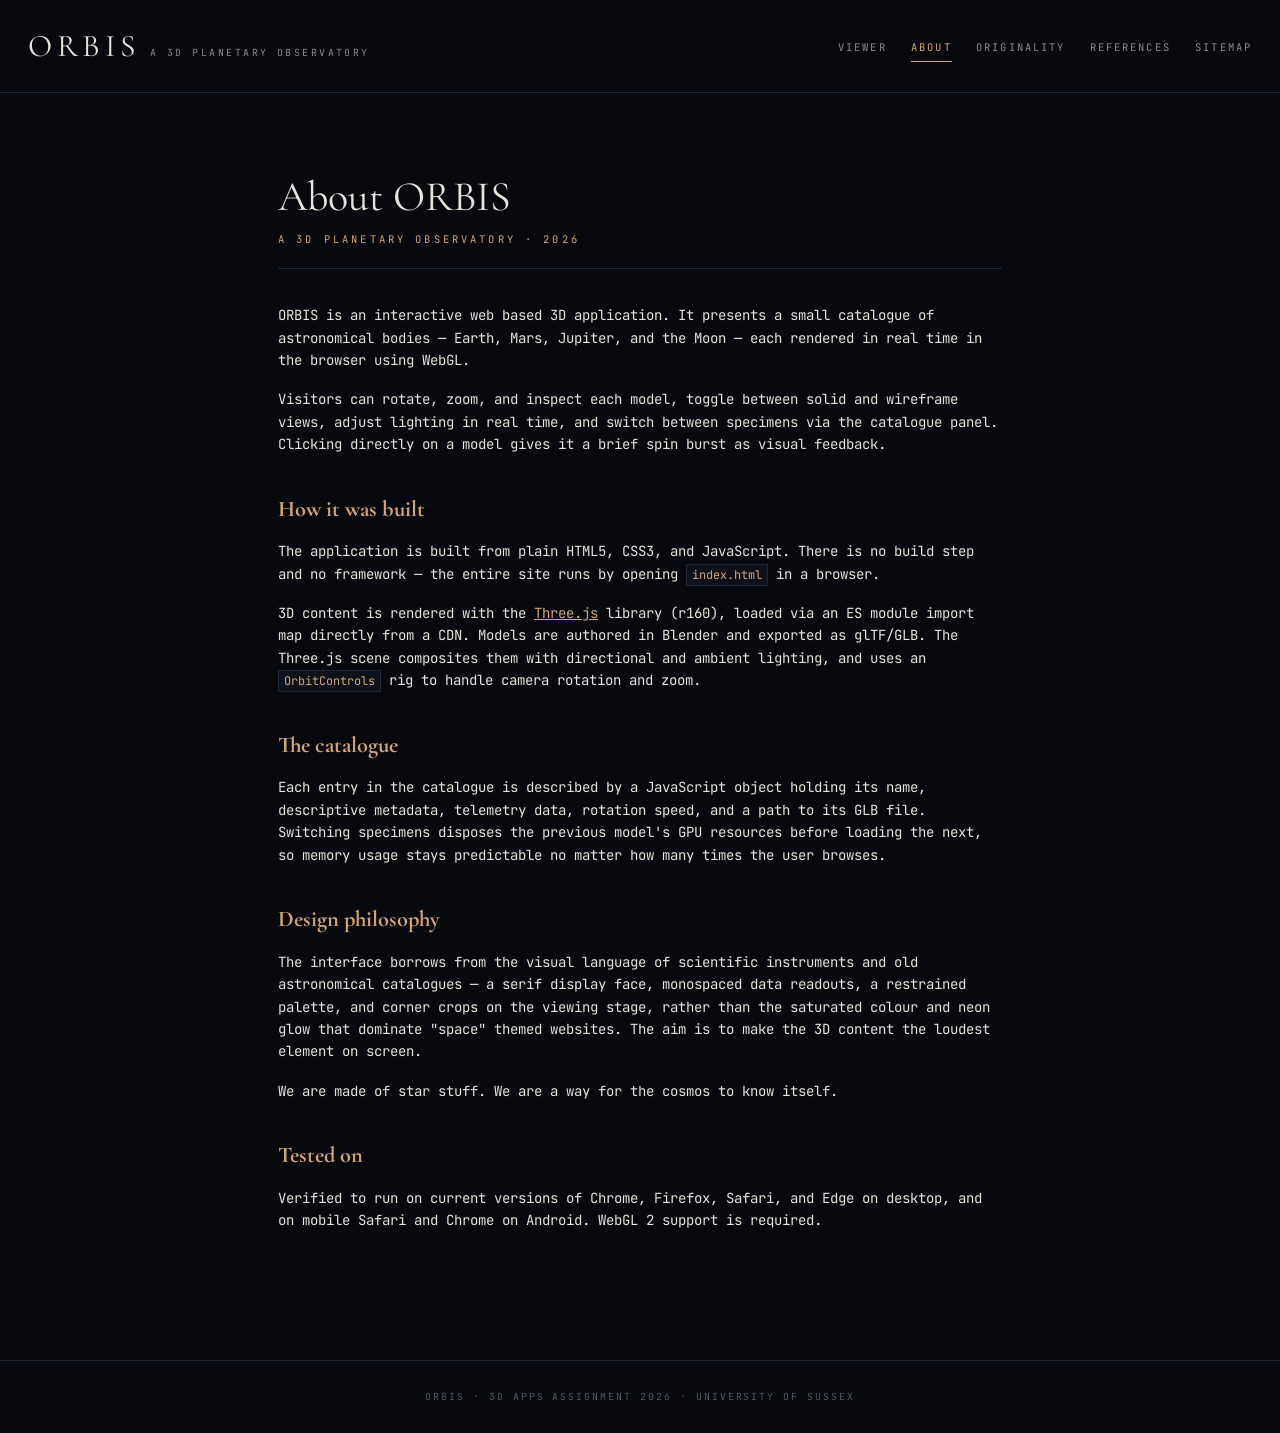
==== about.html @ 9f27ef45 "Initial submission — ORBIS 3D app" ====
<!DOCTYPE html>
<html lang="en">
<head>
  <meta charset="UTF-8" />
  <meta name="viewport" content="width=device-width, initial-scale=1.0" />
  <title>About — ORBIS</title>
  <link rel="stylesheet" href="css/style.css" />
</head>
<body>

  <header>
    <div class="logo">
      <span class="logo-mark">ORBIS</span>
      <span class="logo-strap">A 3D Planetary Observatory</span>
    </div>
    <nav>
      <ul>
        <li><a href="index.html">Viewer</a></li>
        <li><a href="about.html" class="active">About</a></li>
        <li><a href="originality.html">Originality</a></li>
        <li><a href="references.html">References</a></li>
        <li><a href="sitemap.html">Sitemap</a></li>
      </ul>
    </nav>
  </header>

  <main>
    <article class="content-page">
      <h1>About ORBIS</h1>
      <p class="subtitle">A 3D Planetary Observatory · 2026</p>

      <p>
        ORBIS is an interactive web based 3D application. It presents a small catalogue of
        astronomical bodies — Earth, Mars, Jupiter, and the Moon — each
        rendered in real time in the browser using WebGL.
      </p>

      <p>
        Visitors can rotate, zoom, and inspect each model, toggle between solid
        and wireframe views, adjust lighting in real time, and switch between
        specimens via the catalogue panel. Clicking directly on a model gives
        it a brief spin burst as visual feedback.
      </p>

      <h2>How it was built</h2>
      <p>
        The application is built from plain HTML5, CSS3, and JavaScript. There
        is no build step and no framework — the entire site runs by opening
        <code>index.html</code> in a browser.
      </p>

      <p>3D content is rendered with the <a href="https://threejs.org/">Three.js</a>
        library (r160), loaded via an ES module import map directly from a CDN.
        Models are authored in Blender and exported as glTF/GLB. The Three.js
        scene composites them with directional and ambient lighting, and uses
        an <code>OrbitControls</code> rig to handle camera rotation and zoom.
      </p>

      <h2>The catalogue</h2>
      <p>
        Each entry in the catalogue is described by a JavaScript object holding
        its name, descriptive metadata, telemetry data, rotation speed, and a
        path to its GLB file. Switching specimens disposes the previous model's
        GPU resources before loading the next, so memory usage stays predictable
        no matter how many times the user browses.
      </p>

      <h2>Design philosophy</h2>
      <p>
        The interface borrows from the visual language of scientific instruments
        and old astronomical catalogues — a serif display face, monospaced data
        readouts, a restrained palette, and corner crops on the viewing stage,
        rather than the saturated colour and neon glow that dominate "space"
        themed websites. The aim is to make the 3D content the loudest element
        on screen.
      </p>

      <blockquote>
        We are made of star stuff. We are a way for the cosmos to know itself.
      </blockquote>

      <h2>Tested on</h2>
      <p>
        Verified to run on current versions of Chrome, Firefox, Safari, and
        Edge on desktop, and on mobile Safari and Chrome on Android. WebGL 2
        support is required.
      </p>
    </article>
  </main>

  <footer>
    ORBIS · 3D APPS ASSIGNMENT 2026 · UNIVERSITY OF SUSSEX
  </footer>

</body>
</html>
---- css/style.css ----
/* ORBIS stylesheet */

@import url('https://fonts.googleapis.com/css2?family=Cormorant+Garamond:wght@400;500&family=JetBrains+Mono:wght@400;500&display=swap');

:root {
  --bg-deep: #07090f;
  --bg-panel: #0d111a;
  --bg-panel-2: #131826;
  --border: #1f2535;
  --text-primary: #e8e4dc;
  --text-secondary: #8b8a85;
  --text-dim: #555761;
  --accent: #d4a574;
  --accent-dim: #8a6d4c;
  --font-display: 'Cormorant Garamond', serif;
  --font-mono: 'JetBrains Mono', monospace;
}

* { box-sizing: border-box; margin: 0; padding: 0; }

html, body {
  height: 100%;
  background: var(--bg-deep);
  color: var(--text-primary);
  font-family: var(--font-mono);
  font-size: 14px;
  line-height: 1.6;
}

/* faint starfield background */
body::before {
  content: '';
  position: fixed;
  inset: 0;
  background:
    radial-gradient(1px 1px at 20% 30%, rgba(255,255,255,0.6), transparent 50%),
    radial-gradient(1px 1px at 80% 70%, rgba(255,255,255,0.4), transparent 50%),
    radial-gradient(1px 1px at 40% 80%, rgba(255,255,255,0.5), transparent 50%),
    radial-gradient(1px 1px at 60% 15%, rgba(255,255,255,0.3), transparent 50%),
    radial-gradient(1px 1px at 90% 40%, rgba(255,255,255,0.5), transparent 50%);
  pointer-events: none;
  z-index: 0;
  opacity: 0.5;
}

/* ---------- header ---------- */

header {
  position: relative;
  z-index: 10;
  padding: 1.5rem 2rem;
  border-bottom: 1px solid var(--border);
  display: flex;
  align-items: center;
  justify-content: space-between;
  flex-wrap: wrap;
  gap: 1rem;
}

.logo {
  display: flex;
  align-items: baseline;
  gap: 0.75rem;
}

.logo-mark {
  font-family: var(--font-display);
  font-size: 2.25rem;
  letter-spacing: 0.15em;
  color: var(--text-primary);
}

.logo-strap {
  font-size: 0.7rem;
  letter-spacing: 0.25em;
  text-transform: uppercase;
  color: var(--text-secondary);
}

nav ul {
  display: flex;
  gap: 1.75rem;
  list-style: none;
}

nav a {
  font-size: 0.75rem;
  letter-spacing: 0.2em;
  text-transform: uppercase;
  color: var(--text-secondary);
  text-decoration: none;
  padding: 0.5rem 0;
  border-bottom: 1px solid transparent;
}

nav a:hover,
nav a.active {
  color: var(--accent);
  border-bottom-color: var(--accent);
}

/* ---------- main layout ---------- */

main {
  position: relative;
  z-index: 1;
  padding: 2rem;
  max-width: 1600px;
  margin: 0 auto;
}

.app-grid {
  display: grid;
  grid-template-columns: 280px 1fr 280px;
  gap: 1.5rem;
  min-height: calc(100vh - 180px);
}

@media (max-width: 1100px) {
  .app-grid { grid-template-columns: 1fr; }
}

.panel {
  background: var(--bg-panel);
  border: 1px solid var(--border);
  padding: 1.5rem;
}

.panel-title {
  font-size: 0.7rem;
  letter-spacing: 0.3em;
  text-transform: uppercase;
  color: var(--text-secondary);
  margin-bottom: 1.25rem;
  padding-bottom: 0.75rem;
  border-bottom: 1px solid var(--border);
}

/* ---------- 3D stage ---------- */

.stage {
  position: relative;
  background: var(--bg-panel);
  border: 1px solid var(--border);
  overflow: hidden;
  min-height: 600px;
}

#canvas-container {
  position: absolute;
  inset: 0;
}

#canvas-container canvas {
  display: block;
  width: 100% !important;
  height: 100% !important;
}

.stage-info {
  position: absolute;
  top: 1rem;
  left: 1rem;
  z-index: 4;
  pointer-events: none;
}

.stage-info .object-name {
  font-family: var(--font-display);
  font-size: 2rem;
  letter-spacing: 0.05em;
}

.stage-info .object-meta {
  font-size: 0.7rem;
  letter-spacing: 0.2em;
  text-transform: uppercase;
  color: var(--accent);
  margin-top: 0.25rem;
}

/* ---------- gallery (left panel) ---------- */

.gallery {
  display: flex;
  flex-direction: column;
  gap: 0.75rem;
}

.gallery-item {
  display: flex;
  align-items: center;
  gap: 1rem;
  padding: 0.85rem;
  background: var(--bg-panel-2);
  border: 1px solid var(--border);
  cursor: pointer;
  text-align: left;
  width: 100%;
  font-family: inherit;
  color: var(--text-primary);
}

.gallery-item:hover {
  border-color: var(--accent-dim);
}

.gallery-item.active {
  border-color: var(--accent);
}

.gallery-thumb {
  width: 36px;
  height: 36px;
  border-radius: 50%;
  flex-shrink: 0;
  background: #444;
}

/* per-planet thumbnail colours */
.gallery-thumb.earth   { background: #3a6a9a; }
.gallery-thumb.mars    { background: #b45a32; }
.gallery-thumb.jupiter { background: #c9a374; }
.gallery-thumb.moon    { background: #a8a49d; }

.gallery-label .name {
  font-family: var(--font-display);
  font-size: 1.15rem;
  display: block;
  line-height: 1.1;
}

.gallery-label .id {
  font-size: 0.65rem;
  letter-spacing: 0.2em;
  color: var(--text-dim);
  text-transform: uppercase;
}

/* ---------- controls (right panel) ---------- */

.controls-section {
  margin-bottom: 1.5rem;
}

.section-label {
  font-size: 0.65rem;
  letter-spacing: 0.25em;
  text-transform: uppercase;
  color: var(--text-dim);
  margin-bottom: 0.65rem;
}

.btn {
  display: block;
  width: 100%;
  padding: 0.7rem 1rem;
  background: transparent;
  border: 1px solid var(--border);
  color: var(--text-primary);
  font-family: var(--font-mono);
  font-size: 0.7rem;
  letter-spacing: 0.2em;
  text-transform: uppercase;
  cursor: pointer;
  text-align: left;
  margin-bottom: 0.5rem;
}

.btn:hover {
  border-color: var(--accent-dim);
  color: var(--accent);
}

.btn.active {
  border-color: var(--accent);
  color: var(--accent);
}

.slider-row {
  display: flex;
  align-items: center;
  gap: 0.75rem;
  margin-bottom: 0.65rem;
}

.slider-row label {
  font-size: 0.65rem;
  letter-spacing: 0.15em;
  text-transform: uppercase;
  color: var(--text-secondary);
  flex: 0 0 60px;
}

.slider-row input[type="range"] {
  flex: 1;
  height: 2px;
  -webkit-appearance: none;
  appearance: none;
  background: var(--border);
  outline: none;
}

.slider-row input[type="range"]::-webkit-slider-thumb {
  -webkit-appearance: none;
  appearance: none;
  width: 12px;
  height: 12px;
  background: var(--accent);
  cursor: pointer;
}

.slider-row input[type="range"]::-moz-range-thumb {
  width: 12px;
  height: 12px;
  background: var(--accent);
  cursor: pointer;
  border: none;
}

.slider-row .value {
  font-size: 0.65rem;
  color: var(--accent);
  flex: 0 0 32px;
  text-align: right;
}

/* ---------- data table ---------- */

.data-table {
  font-size: 0.7rem;
  line-height: 1.9;
}

.data-row {
  display: flex;
  justify-content: space-between;
  border-bottom: 1px solid var(--border);
  padding: 0.2rem 0;
}

.data-row .key {
  color: var(--text-dim);
  letter-spacing: 0.1em;
  text-transform: uppercase;
}

/* ---------- content pages (about, refs, etc) ---------- */

.content-page {
  max-width: 780px;
  margin: 0 auto;
  padding: 3rem 2rem;
}

.content-page h1 {
  font-family: var(--font-display);
  font-size: 3rem;
  font-weight: 400;
}

.content-page .subtitle {
  font-size: 0.75rem;
  letter-spacing: 0.3em;
  text-transform: uppercase;
  color: var(--accent);
  margin-bottom: 2.5rem;
  padding-bottom: 1.5rem;
  border-bottom: 1px solid var(--border);
}

.content-page h2 {
  font-family: var(--font-display);
  font-size: 1.6rem;
  margin-top: 2.5rem;
  margin-bottom: 1rem;
  color: var(--accent);
}

.content-page p {
  margin-bottom: 1.2rem;
}

.content-page a {
  color: var(--accent);
}

.content-page ul,
.content-page ol {
  margin-bottom: 1.2rem;
  padding-left: 1.5rem;
}

.content-page li { margin-bottom: 0.5rem; }

.content-page code {
  font-family: var(--font-mono);
  font-size: 0.85em;
  background: var(--bg-panel);
  padding: 0.15em 0.4em;
  border: 1px solid var(--border);
  color: var(--accent);
}

/* ---------- footer ---------- */

footer {
  position: relative;
  z-index: 5;
  margin-top: 3rem;
  padding: 2rem;
  border-top: 1px solid var(--border);
  text-align: center;
  font-size: 0.7rem;
  letter-spacing: 0.2em;
  text-transform: uppercase;
  color: var(--text-dim);
}
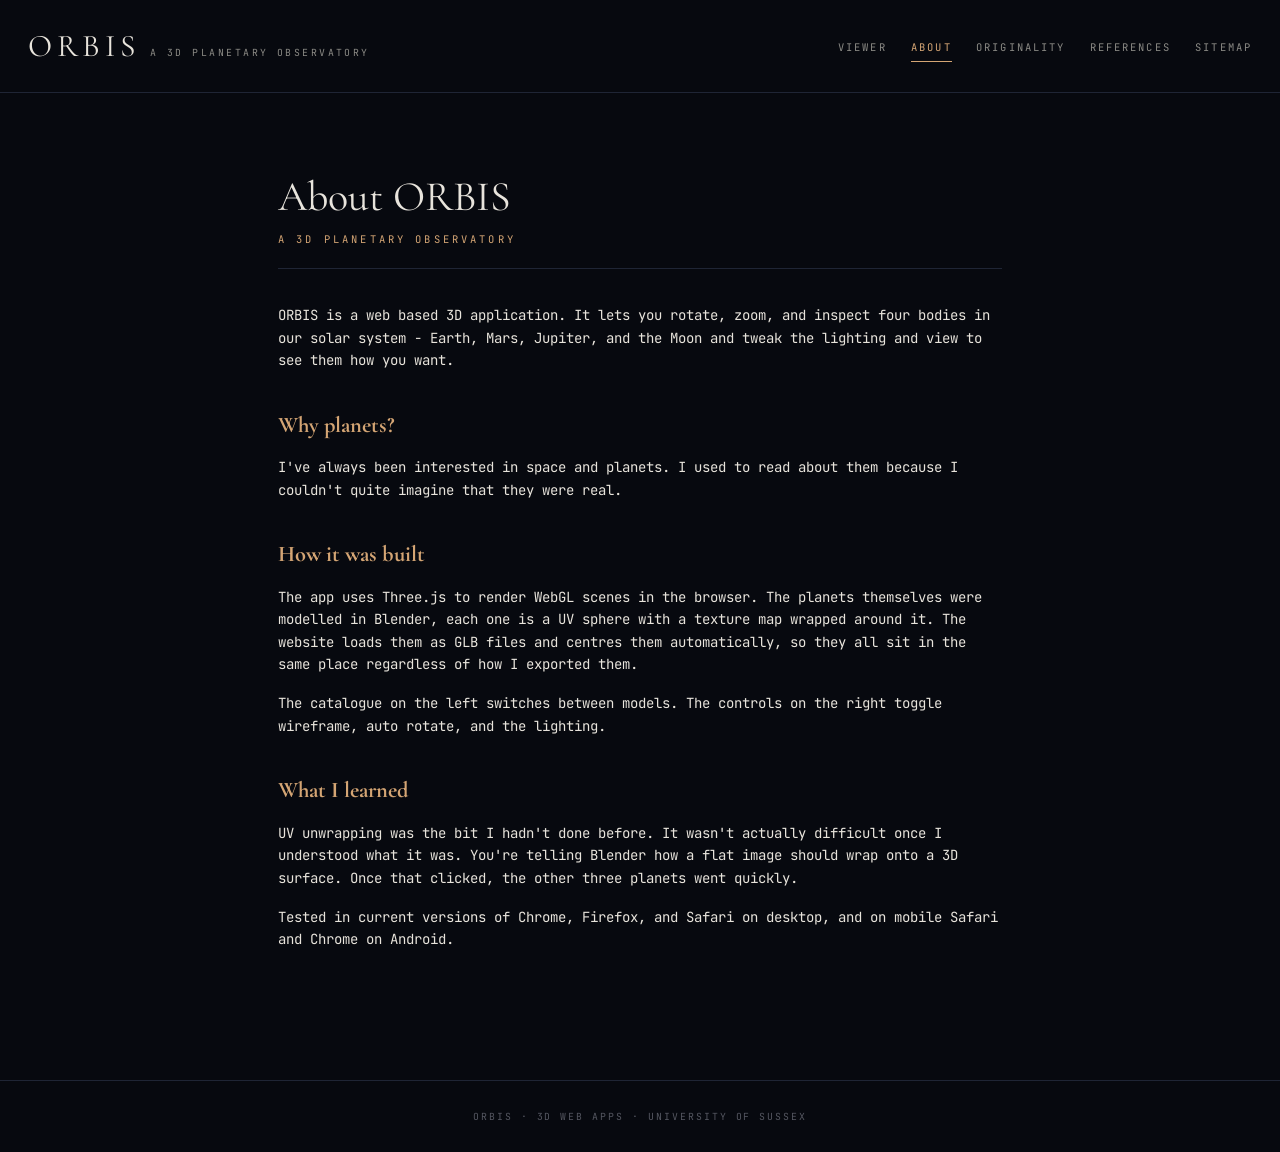
==== commit 6616f93a: "Rewrite About page and update index" ====
--- a/about.html
+++ b/about.html
@@ -27,69 +27,43 @@
   <main>
     <article class="content-page">
       <h1>About ORBIS</h1>
-      <p class="subtitle">A 3D Planetary Observatory · 2026</p>
+  <p class="subtitle">A 3D Planetary Observatory</p>
 
-      <p>
-        ORBIS is an interactive web based 3D application. It presents a small catalogue of
-        astronomical bodies — Earth, Mars, Jupiter, and the Moon — each
-        rendered in real time in the browser using WebGL.
-      </p>
+  <p>ORBIS is a web based 3D application. It lets you rotate, zoom, and inspect four bodies in our
+  solar system - Earth, Mars, Jupiter, and the Moon and tweak the
+  lighting and view to see them how you want.</p>
 
-      <p>
-        Visitors can rotate, zoom, and inspect each model, toggle between solid
-        and wireframe views, adjust lighting in real time, and switch between
-        specimens via the catalogue panel. Clicking directly on a model gives
-        it a brief spin burst as visual feedback.
-      </p>
+  <h2>Why planets?</h2>
 
-      <h2>How it was built</h2>
-      <p>
-        The application is built from plain HTML5, CSS3, and JavaScript. There
-        is no build step and no framework — the entire site runs by opening
-        <code>index.html</code> in a browser.
-      </p>
+  <p>I've always been interested in space and planets. I used
+  to read about them because I couldn't quite imagine that they
+  were real.</p>
 
-      <p>3D content is rendered with the <a href="https://threejs.org/">Three.js</a>
-        library (r160), loaded via an ES module import map directly from a CDN.
-        Models are authored in Blender and exported as glTF/GLB. The Three.js
-        scene composites them with directional and ambient lighting, and uses
-        an <code>OrbitControls</code> rig to handle camera rotation and zoom.
-      </p>
+  <h2>How it was built</h2>
 
-      <h2>The catalogue</h2>
-      <p>
-        Each entry in the catalogue is described by a JavaScript object holding
-        its name, descriptive metadata, telemetry data, rotation speed, and a
-        path to its GLB file. Switching specimens disposes the previous model's
-        GPU resources before loading the next, so memory usage stays predictable
-        no matter how many times the user browses.
-      </p>
+  <p>The app uses Three.js to render WebGL scenes in the browser. The
+  planets themselves were modelled in Blender, each one is a UV sphere
+  with a texture map wrapped around it. The website loads them as GLB
+  files and centres them automatically, so they all sit in the same place
+  regardless of how I exported them.</p>
 
-      <h2>Design philosophy</h2>
-      <p>
-        The interface borrows from the visual language of scientific instruments
-        and old astronomical catalogues — a serif display face, monospaced data
-        readouts, a restrained palette, and corner crops on the viewing stage,
-        rather than the saturated colour and neon glow that dominate "space"
-        themed websites. The aim is to make the 3D content the loudest element
-        on screen.
-      </p>
+  <p>The catalogue on the left switches between models. The controls on
+  the right toggle wireframe, auto rotate, and the lighting.</p>
 
-      <blockquote>
-        We are made of star stuff. We are a way for the cosmos to know itself.
-      </blockquote>
+  <h2>What I learned</h2>
 
-      <h2>Tested on</h2>
-      <p>
-        Verified to run on current versions of Chrome, Firefox, Safari, and
-        Edge on desktop, and on mobile Safari and Chrome on Android. WebGL 2
-        support is required.
-      </p>
+<p>UV unwrapping was the bit I hadn't done before. It wasn't actually
+difficult once I understood what it was. You're telling Blender how
+a flat image should wrap onto a 3D surface. Once that clicked, the
+other three planets went quickly.</p>
+
+<p>Tested in current versions of Chrome, Firefox, and Safari on desktop,
+and on mobile Safari and Chrome on Android.</p>
     </article>
   </main>
 
   <footer>
-    ORBIS · 3D APPS ASSIGNMENT 2026 · UNIVERSITY OF SUSSEX
+    ORBIS · 3D WEB APPS · UNIVERSITY OF SUSSEX
   </footer>
 
 </body>
